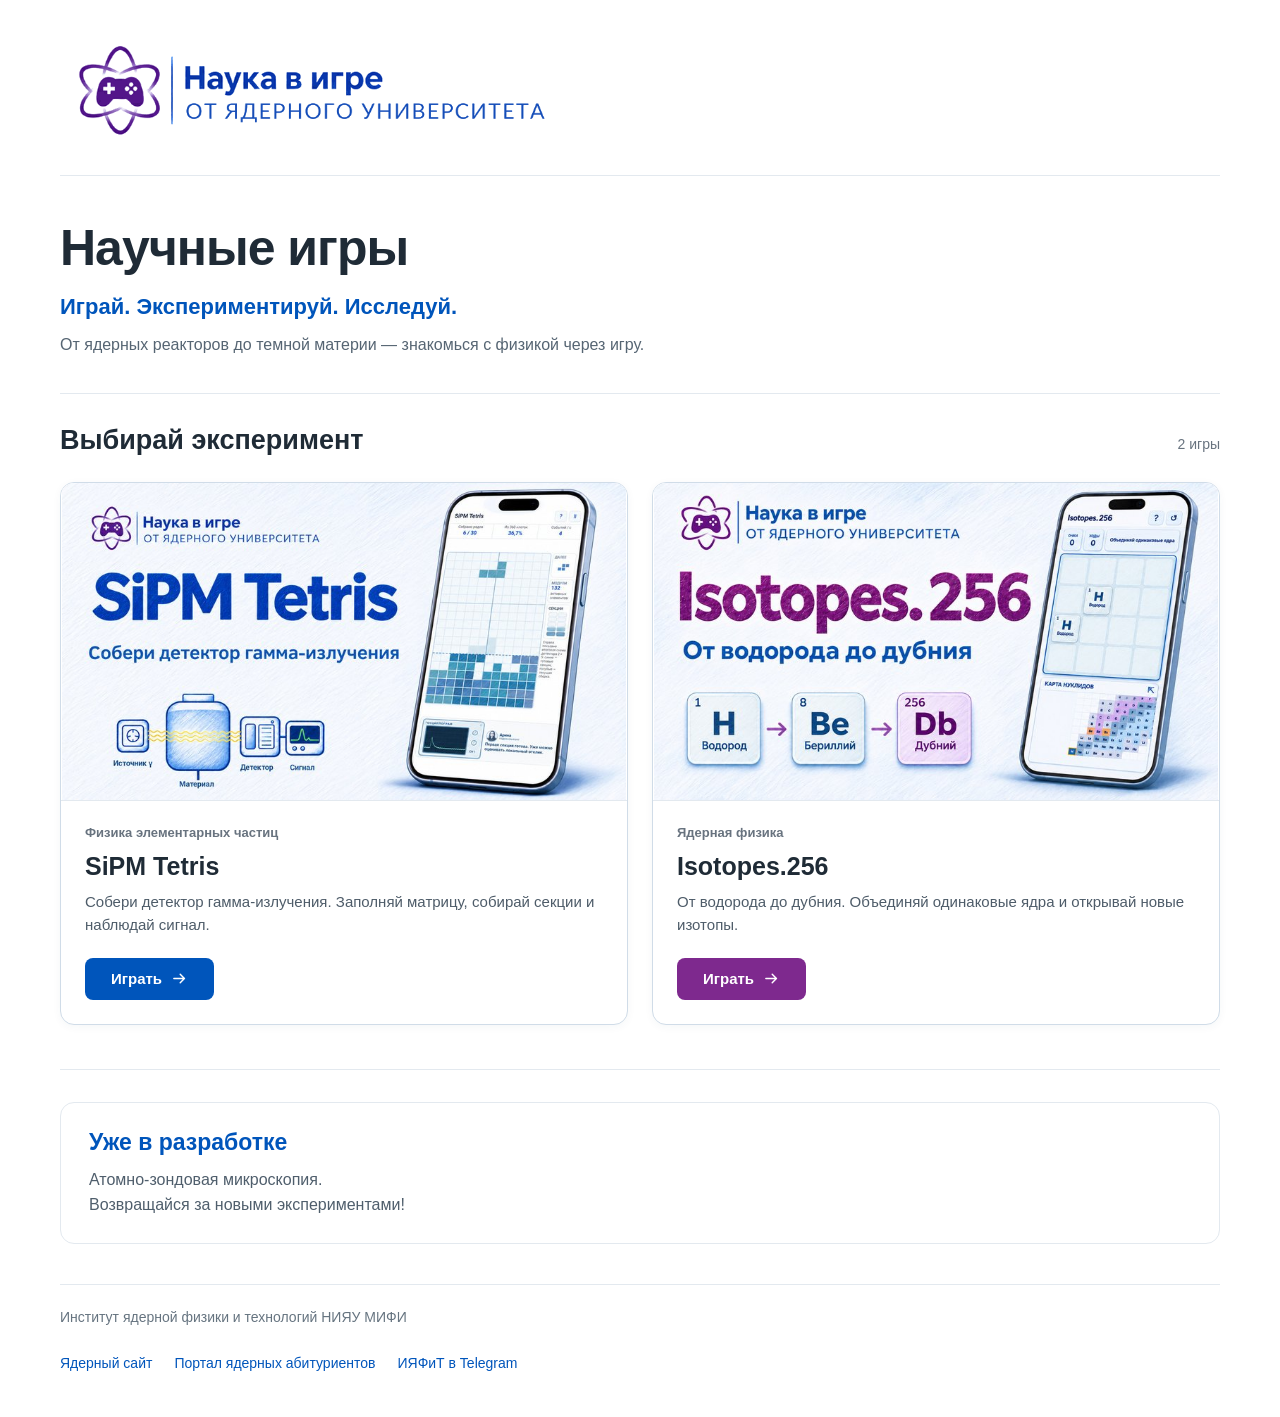
==== index.html @ d25acb19 "Polish catalog layout, optimize artwork and support mobile Telegram fullscreen" ====
<!doctype html>
<html lang="ru">
<head>
  <meta charset="utf-8">
  <meta name="viewport" content="width=device-width, initial-scale=1, viewport-fit=cover">
  <meta name="theme-color" content="#f7fbff">
  <meta name="color-scheme" content="light">
  <meta name="description" content="Научные игры: SiPM Tetris и Isotopes.256. Проект Института ядерной физики и технологий НИЯУ МИФИ.">
  <meta property="og:type" content="website">
  <meta property="og:title" content="Наука в игре — научные игры">
  <meta property="og:description" content="Собери детектор в SiPM Tetris или доберись до дубния в Isotopes.256. Игры ИЯФиТ НИЯУ МИФИ в Telegram.">
  <meta property="og:image" content="https://nuclear-games.pages.dev/assets/catalog-preview.jpg">
  <meta property="og:image:width" content="1200">
  <meta property="og:image:height" content="630">
  <meta property="og:url" content="https://nuclear-games.pages.dev/">
  <title>Научные игры — Наука в игре</title>
  <link rel="icon" href="assets/favicon.svg" type="image/svg+xml">
  <link rel="stylesheet" href="assets/styles.css?v=20261121c">

  <script defer src="https://telegram.org/js/telegram-web-app.js?65"></script>
  <script src="assets/app.js?v=20261121c" defer></script>
</head>
<body>
  <a class="skip-link" href="#games">Перейти к играм</a>
  <div class="site-shell">
    <header class="site-header" aria-label="Научные игры">
      <div class="brand">
        <img class="brand__logo" src="assets/series-logo.png" width="740" height="195" alt="Наука в игре — от ядерного университета">
      </div>
    </header>

    <main id="main">
      <section class="intro" aria-labelledby="page-title">
        <h1 id="page-title">Научные игры</h1>
        <p class="intro__subtitle">Играй. Экспериментируй. Исследуй.</p>
        <p class="intro__details">От ядерных реакторов до темной материи — знакомься с физикой через игру.</p>
      </section>

      <section id="games" class="games" aria-labelledby="games-title">
        <div class="section-title">
          <h2 id="games-title">Выбирай эксперимент</h2>
          <span class="section-title__counter">2 игры</span>
        </div>

        <div class="game-grid">
          <a class="game-card game-card--sipm" href="https://t.me/Nucleargames_bot/sipm_tetris" target="_blank" rel="noopener noreferrer" data-telegram-app aria-label="Играть в SiPM Tetris: собери детектор гамма-излучения">
            <div class="game-card__picture">
              <img src="assets/sipm-tetris.jpg" srcset="assets/sipm-tetris-800.jpg 800w, assets/sipm-tetris.jpg 1440w" sizes="(min-width: 1208px) 568px, (min-width: 848px) calc(50vw - 36px), calc(100vw - 40px)" width="1440" height="810" alt="Обложка SiPM Tetris: научная игра с детектором гамма-излучения, смартфон с игровым полем и схема регистрации сигнала" loading="eager" decoding="async">
            </div>
            <div class="game-card__content">
              <span class="game-card__eyebrow">Физика элементарных частиц</span>
              <h3>SiPM Tetris</h3>
              <p>Собери детектор гамма-излучения. Заполняй матрицу, собирай секции и наблюдай сигнал.</p>
              <span class="game-card__action"><span>Играть</span><svg viewBox="0 0 24 24" aria-hidden="true"><path d="M4 12h15m-6-6 6 6-6 6"/></svg></span>
            </div>
          </a>

          <a class="game-card game-card--isotopes" href="https://t.me/Nucleargames_bot/isotopes256" target="_blank" rel="noopener noreferrer" data-telegram-app aria-label="Играть в Isotopes.256: от водорода до дубния">
            <div class="game-card__picture">
              <img src="assets/isotopes-256.jpg" srcset="assets/isotopes-256-800.jpg 800w, assets/isotopes-256.jpg 1440w" sizes="(min-width: 1208px) 568px, (min-width: 848px) calc(50vw - 36px), calc(100vw - 40px)" width="1440" height="811" alt="Обложка Isotopes.256: смартфон с полем изотопов и карта нуклидов, плитки водорода, бериллия и дубния" loading="eager" decoding="async">
            </div>
            <div class="game-card__content">
              <span class="game-card__eyebrow">Ядерная физика</span>
              <h3>Isotopes.256</h3>
              <p>От водорода до дубния. Объединяй одинаковые ядра и открывай новые изотопы.</p>
              <span class="game-card__action"><span>Играть</span><svg viewBox="0 0 24 24" aria-hidden="true"><path d="M4 12h15m-6-6 6 6-6 6"/></svg></span>
            </div>
          </a>
        </div>
      </section>

      <hr class="section-rule" aria-hidden="true">
      <section class="coming-next" aria-labelledby="coming-title">
        <h2 id="coming-title">Уже в разработке</h2>
        <p>Атомно-зондовая микроскопия.<br>Возвращайся за новыми экспериментами!</p>
      </section>
    </main>

    <footer class="site-footer">
      <div class="site-footer__name">Институт ядерной физики и технологий НИЯУ МИФИ</div>
      <nav class="site-footer__links" aria-label="Полезные ссылки">
        <a href="https://inphe.mephi.ru/" target="_blank" rel="noopener noreferrer">Ядерный сайт</a>
        <a href="https://gonuclear.mephi.ru/" target="_blank" rel="noopener noreferrer">Портал ядерных абитуриентов</a>
        <a href="https://t.me/inphemephi" target="_blank" rel="noopener noreferrer">ИЯФиТ в Telegram</a>
      </nav>
    </footer>
  </div>
</body>
</html>
---- assets/styles.css ----
:root {
  --ink: #1f2b36;
  --muted: #68737f;
  --blue: #0055bb;
  --blue-hover: #003e8a;
  --line: #e3e9ef;
  --card-border: #d0dce8;
  --paper: #fff;
}
* { box-sizing: border-box; }
html { scroll-behavior: smooth; }
body {
  margin: 0;
  padding: var(--catalog-top, env(safe-area-inset-top, 0px)) var(--catalog-right, env(safe-area-inset-right, 0px)) var(--catalog-bottom, env(safe-area-inset-bottom, 0px)) var(--catalog-left, env(safe-area-inset-left, 0px));
  position: relative;
  background: #fff;
  color: var(--ink);
  font: 400 16px/1.55 Arial, "Helvetica Neue", Helvetica, sans-serif;
  -webkit-font-smoothing: antialiased;
}
a { color: var(--blue); }
.skip-link {
  position: absolute; z-index: 5; top: -100px; left: 16px;
  padding: 10px 16px; border-radius: 8px; background: #fff;
  border: 2px solid var(--blue);
}
.skip-link:focus { top: calc(var(--catalog-top, env(safe-area-inset-top, 0px)) + 8px); }
.site-shell {
  width: min(1160px, calc(100% - 48px));
  margin: 0 auto;
}
.site-header {
  display: flex; align-items: center;
  padding: 22px 0 19px;
  border-bottom: 1px solid var(--line);
}
.brand { width: min(510px, 100%); max-width: 100%; }
.brand__logo { display: block; width: 100%; height: auto; overflow: visible; }
.intro { padding: 43px 0 35px; }
h1, h2, h3, p { margin-top: 0; }
.intro h1 {
  font-size: clamp(34px, 4.4vw, 50px);
  font-weight: 700;
  letter-spacing: -.02em;
  line-height: 1.17;
  margin: 0 0 12px;
  color: var(--ink);
}
.intro__subtitle {
  margin: 0 0 9px;
  font-size: clamp(18px, 2.1vw, 22px);
  font-weight: 600;
  color: var(--blue);
}
.intro__details {
  margin: 0;
  max-width: 740px;
  color: #566573;
  font-size: 16px;
}
.games { border-top: 1px solid var(--line); padding: 30px 0 0; }
.section-title {
  display: flex; align-items: baseline; justify-content: space-between;
  gap: 12px; margin: 0 0 24px;
}
.section-title h2 {
  margin: 0;
  font-size: clamp(21px, 2.4vw, 27px);
  line-height: 1.25; font-weight: 700;
  color: var(--ink);
}
.section-title__counter {
  font-size: 14px; color: var(--muted); white-space: nowrap;
}
.game-grid {
  display: grid; grid-template-columns: repeat(auto-fit, minmax(min(100%, 388px), 1fr)); gap: 24px;
}
.game-card {
  min-width: 0; display: flex; flex-direction: column;
  overflow: hidden; background: #fff;
  border: 1px solid var(--card-border);
  border-radius: 14px;
  box-shadow: 0 2px 9px rgba(33, 64, 92, .045);
  text-decoration: none; color: inherit;
  transition: border-color .18s ease, box-shadow .18s ease, background-color .18s ease;
}
.game-card:hover, .game-card:focus-visible {
  border-color: #9fbfe2;
  box-shadow: 0 5px 19px rgba(34, 81, 133, .11);
}
.game-card:focus-visible {
  outline: 3px solid #8bbce9; outline-offset: 3px;
}
.game-card__picture {
  aspect-ratio: 1672/941;
  background: #fff;
  overflow: hidden;
  border-bottom: 1px solid var(--line);
}
.game-card__picture img {
  display: block; width: 100%; height: 100%; object-fit: contain;
}
.game-card__content {
  display: flex; align-items: flex-start; flex-direction: column;
  flex: 1; padding: 22px 24px 24px;
}
.game-card__eyebrow {
  color: var(--muted); font-size: 13px; font-weight: 600;
}
.game-card__content h3 {
  margin: 8px 0 9px; color: var(--ink);
  font-size: 25px; font-weight: 700;
  line-height: 1.2;
}
.game-card:hover .game-card__content h3,
.game-card:focus-visible .game-card__content h3 { color: var(--blue); }
.game-card__content p {
  color: #4e5c69; font-size: 15px; line-height: 1.55;
  flex: 1; margin: 0 0 21px;
}
.game-card__action {
  display: inline-flex; justify-content: center; align-items: center;
  gap: 9px; min-width: 129px; min-height: 42px;
  padding: 9px 18px; background: var(--blue); color: #fff;
  border-radius: 8px; font-size: 15px; font-weight: 600;
}
.game-card:hover .game-card__action,
.game-card:focus-visible .game-card__action { background: var(--blue-hover); }
/* Цвет кнопки соответствует фирменному цвету каждой обложки */
.game-card--isotopes .game-card__action { background: #7e298e; }
.game-card--isotopes:hover .game-card__action,
.game-card--isotopes:focus-visible .game-card__action { background: #642073; }
.game-card__action svg {
  width: 17px; height: 17px; fill: none;
  stroke: currentColor; stroke-width: 2;
  stroke-linecap: round; stroke-linejoin: round;
}
.section-rule { height: 0; border: 0; border-top: 1px solid var(--line); margin: 44px 0 0; }
.coming-next {
  margin: 32px 0 40px; padding: 25px 28px;
  background: #fff;
  border: 1px solid var(--line);
  border-radius: 14px;
}
.coming-next h2 {
  margin: 0 0 9px; font-size: 23px; font-weight: 700;
  line-height: 1.3; color: var(--blue);
}
.coming-next p { margin: 0; color: #4f5e6c; font-size: 16px; line-height: 1.6; }
.site-footer {
  display: flex; flex-direction: column; align-items: flex-start;
  gap: 13px; border-top: 1px solid var(--line);
  padding: 22px 0 32px;
}
.site-footer__name { font-size: 14px; color: #667480; }
.site-footer__links {
  display: flex; flex-wrap: wrap; column-gap: 22px; row-gap: 8px;
}
.site-footer__links a {
  display: inline-flex; align-items: center; min-height: 44px;
  color: var(--blue); font-size: 14px; text-decoration: none;
}
.site-footer__links a:hover, .site-footer__links a:focus-visible {
  text-decoration: underline; color: var(--blue-hover);
}
@media(max-width: 750px) {
  .site-shell { width: calc(100% - 40px); }
  .site-header { padding: 16px 0; }
  .brand { width: min(430px, 100%); }
  .intro { padding: 31px 0 28px; }
  .intro h1 { font-size: clamp(31px, 8vw, 40px); }
  .intro__subtitle { font-size: 18px; }
  .intro__details { font-size: 14px; }
  .games { padding-top: 24px; }
  .section-title h2 { font-size: 21px; }
  .game-grid { gap: 24px; }
  .game-card { border-radius: 12px; }
  .game-card__content { padding: 19px 19px 21px; }
  .game-card__content h3 { font-size: 23px; }
  .game-card__content p { font-size: 14px; margin-bottom: 17px; }
  .section-rule { margin-top: 32px; }
  .coming-next { margin: 24px 0 32px; padding: 20px; border-radius: 12px; }
  .coming-next h2 { font-size: 20px; }
  .coming-next p { font-size: 14px; }
  .site-footer { padding: 20px 0 30px; }
}
@media(max-width: 370px) {
  .site-shell { width: calc(100% - 26px); }
  .section-title h2 { font-size: 19px; }
  .section-title__counter { font-size: 12px; }
}
@media(prefers-reduced-motion: reduce) {
  html { scroll-behavior: auto; }
  .game-card { transition: none; }
}
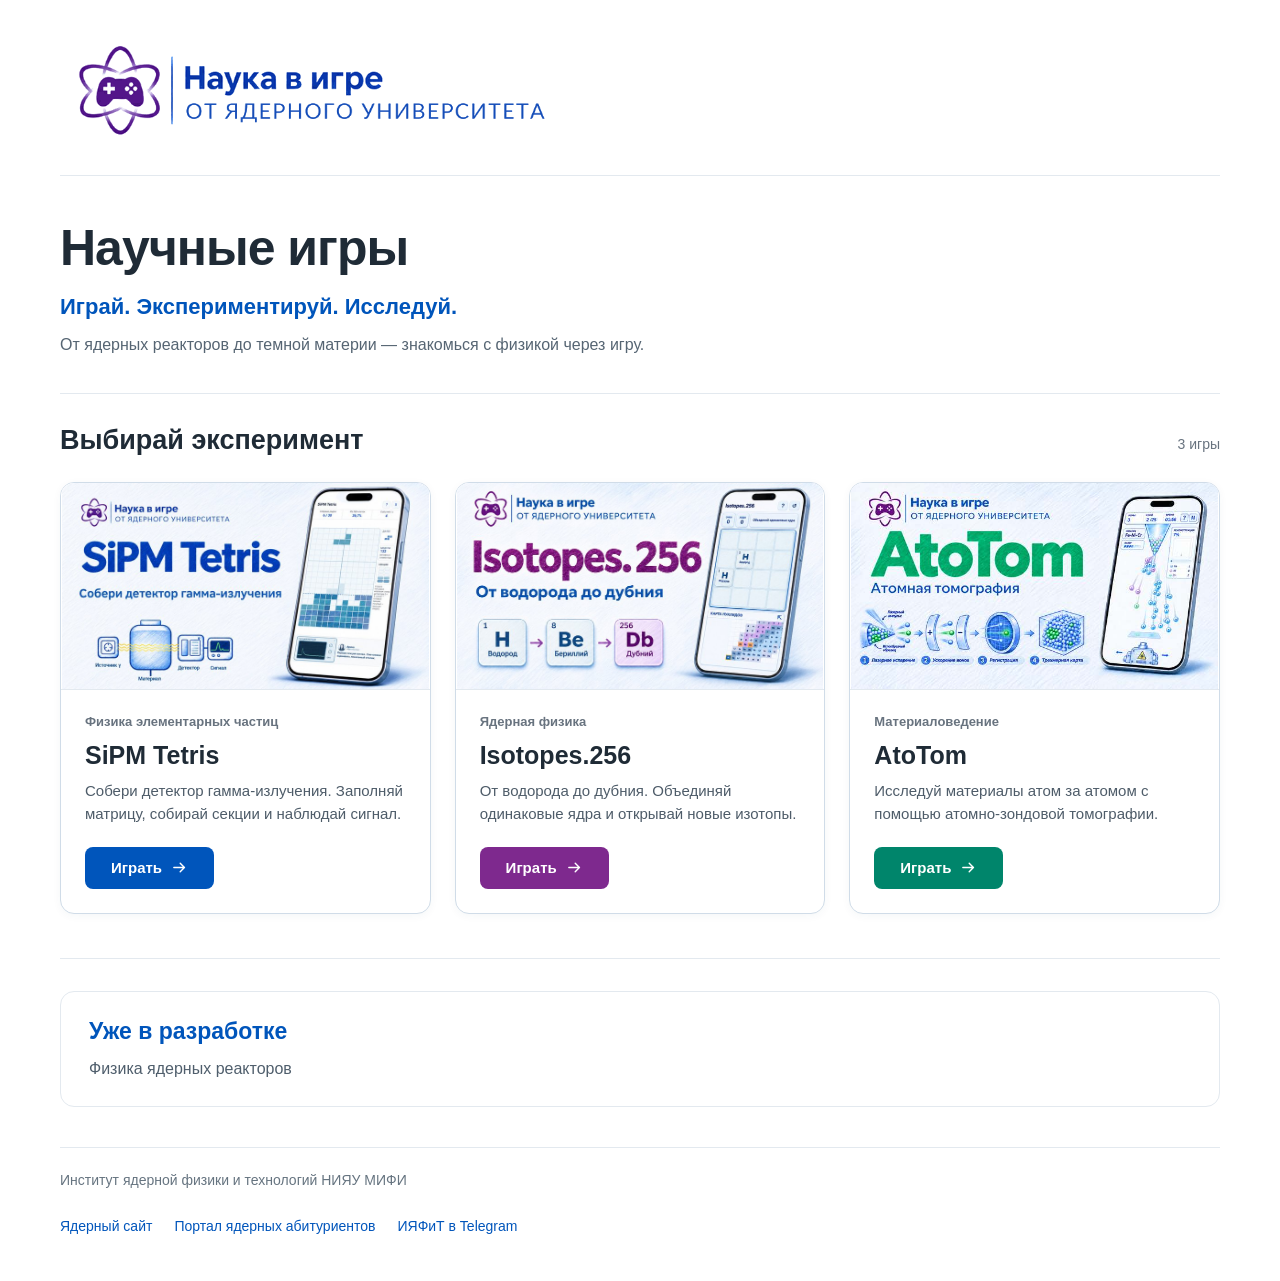
==== commit 262f5dbe: "Add AtoTom to science games catalog; next up nuclear reactor physics" ====
--- a/index.html
+++ b/index.html
@@ -5,22 +5,23 @@
   <meta name="viewport" content="width=device-width, initial-scale=1, viewport-fit=cover">
   <meta name="theme-color" content="#f7fbff">
   <meta name="color-scheme" content="light">
-  <meta name="description" content="Научные игры: SiPM Tetris и Isotopes.256. Проект Института ядерной физики и технологий НИЯУ МИФИ.">
+  <meta name="description" content="Научные игры: SiPM Tetris, Isotopes.256 и AtoTom. Проект Института ядерной физики и технологий НИЯУ МИФИ.">
   <meta property="og:type" content="website">
   <meta property="og:title" content="Наука в игре — научные игры">
-  <meta property="og:description" content="Собери детектор в SiPM Tetris или доберись до дубния в Isotopes.256. Игры ИЯФиТ НИЯУ МИФИ в Telegram.">
+  <meta property="og:description" content="Собери детектор, открой новые изотопы и исследуй материалы атом за атомом. Три научные игры ИЯФиТ НИЯУ МИФИ в Telegram.">
   <meta property="og:image" content="https://nuclear-games.pages.dev/assets/catalog-preview.jpg">
   <meta property="og:image:width" content="1200">
   <meta property="og:image:height" content="630">
   <meta property="og:url" content="https://nuclear-games.pages.dev/">
   <title>Научные игры — Наука в игре</title>
   <link rel="icon" href="assets/favicon.svg" type="image/svg+xml">
-  <link rel="stylesheet" href="assets/styles.css?v=20261121c">
+  <link rel="stylesheet" href="assets/styles.css?v=20261121atotom1">
 
   <script defer src="https://telegram.org/js/telegram-web-app.js?65"></script>
-  <script src="assets/app.js?v=20261121c" defer></script>
+  <script src="assets/app.js?v=20261121d" defer></script>
 </head>
 <body>
+  <div class="catalog-viewport">
   <a class="skip-link" href="#games">Перейти к играм</a>
   <div class="site-shell">
     <header class="site-header" aria-label="Научные игры">
@@ -39,7 +40,7 @@
       <section id="games" class="games" aria-labelledby="games-title">
         <div class="section-title">
           <h2 id="games-title">Выбирай эксперимент</h2>
-          <span class="section-title__counter">2 игры</span>
+          <span class="section-title__counter">3 игры</span>
         </div>
 
         <div class="game-grid">
@@ -66,13 +67,25 @@
               <span class="game-card__action"><span>Играть</span><svg viewBox="0 0 24 24" aria-hidden="true"><path d="M4 12h15m-6-6 6 6-6 6"/></svg></span>
             </div>
           </a>
+
+          <a class="game-card game-card--atotom" href="https://t.me/Nucleargames_bot/atotom" target="_blank" rel="noopener noreferrer" data-telegram-app aria-label="Играть в AtoTom: атомная томография">
+            <div class="game-card__picture">
+              <img src="assets/atotom.jpg" width="640" height="360" alt="Обложка AtoTom: зеленое название, схема атомно-зондовой томографии и игровой экран смартфона" loading="lazy" decoding="async">
+            </div>
+            <div class="game-card__content">
+              <span class="game-card__eyebrow">Материаловедение</span>
+              <h3>AtoTom</h3>
+              <p>Исследуй материалы атом за атомом с помощью атомно-зондовой томографии.</p>
+              <span class="game-card__action"><span>Играть</span><svg viewBox="0 0 24 24" aria-hidden="true"><path d="M4 12h15m-6-6 6 6-6 6"/></svg></span>
+            </div>
+          </a>
         </div>
       </section>
 
       <hr class="section-rule" aria-hidden="true">
       <section class="coming-next" aria-labelledby="coming-title">
         <h2 id="coming-title">Уже в разработке</h2>
-        <p>Атомно-зондовая микроскопия.<br>Возвращайся за новыми экспериментами!</p>
+        <p>Физика ядерных реакторов</p>
       </section>
     </main>
 
@@ -85,5 +98,6 @@
       </nav>
     </footer>
   </div>
+  </div>
 </body>
 </html>
--- a/assets/styles.css
+++ b/assets/styles.css
@@ -25,6 +25,18 @@
   border: 2px solid var(--blue);
 }
 .skip-link:focus { top: calc(var(--catalog-top, env(safe-area-inset-top, 0px)) + 8px); }
+/* In mobile fullscreen only the catalog scrolls, below Telegram's native controls. */
+html[data-mobile-fullscreen],
+html[data-mobile-fullscreen] body { overflow: hidden; background: var(--blue); }
+html[data-mobile-fullscreen] .catalog-viewport {
+  position: fixed;
+  inset: var(--catalog-top) 0 0;
+  overflow: auto;
+  overscroll-behavior-y: contain;
+  background: var(--paper);
+  padding: 0 var(--catalog-right) var(--catalog-bottom) var(--catalog-left);
+}
+html[data-mobile-fullscreen] .skip-link:focus { top: 8px; }
 .site-shell {
   width: min(1160px, calc(100% - 48px));
   margin: 0 auto;
@@ -73,7 +85,7 @@
   font-size: 14px; color: var(--muted); white-space: nowrap;
 }
 .game-grid {
-  display: grid; grid-template-columns: repeat(auto-fit, minmax(min(100%, 388px), 1fr)); gap: 24px;
+  display: grid; grid-template-columns: repeat(auto-fit, minmax(min(100%, 310px), 1fr)); gap: 24px;
 }
 .game-card {
   min-width: 0; display: flex; flex-direction: column;
@@ -130,6 +142,9 @@
 .game-card--isotopes .game-card__action { background: #7e298e; }
 .game-card--isotopes:hover .game-card__action,
 .game-card--isotopes:focus-visible .game-card__action { background: #642073; }
+.game-card--atotom .game-card__action { background: #00856b; }
+.game-card--atotom:hover .game-card__action,
+.game-card--atotom:focus-visible .game-card__action { background: #006b55; }
 .game-card__action svg {
   width: 17px; height: 17px; fill: none;
   stroke: currentColor; stroke-width: 2;
@@ -170,19 +185,23 @@
   .intro { padding: 31px 0 28px; }
   .intro h1 { font-size: clamp(31px, 8vw, 40px); }
   .intro__subtitle { font-size: 18px; }
-  .intro__details { font-size: 14px; }
   .games { padding-top: 24px; }
   .section-title h2 { font-size: 21px; }
-  .game-grid { gap: 24px; }
+  .game-grid { grid-template-columns: minmax(0, 1fr); gap: 24px; }
   .game-card { border-radius: 12px; }
   .game-card__content { padding: 19px 19px 21px; }
   .game-card__content h3 { font-size: 23px; }
-  .game-card__content p { font-size: 14px; margin-bottom: 17px; }
-  .section-rule { margin-top: 32px; }
-  .coming-next { margin: 24px 0 32px; padding: 20px; border-radius: 12px; }
+  .game-card__content p { margin-bottom: 17px; }
+  .section-rule { margin-top: 14px; }
+  .coming-next { margin: 14px 0 20px; padding: 16px; border-radius: 12px; }
   .coming-next h2 { font-size: 20px; }
-  .coming-next p { font-size: 14px; }
-  .site-footer { padding: 20px 0 30px; }
+  .intro__details,
+  .game-card__content p,
+  .coming-next p { font-size: 13px; line-height: 1.45; -webkit-text-size-adjust: 100%; text-size-adjust: 100%; }
+  .site-footer { gap: 5px; padding: 15px 0 18px; }
+  .site-footer__links { column-gap: 18px; row-gap: 0; }
+  .site-footer__links a { min-height: 34px; }
+  .coming-next h2 { margin-bottom: 6px; }
 }
 @media(max-width: 370px) {
   .site-shell { width: calc(100% - 26px); }
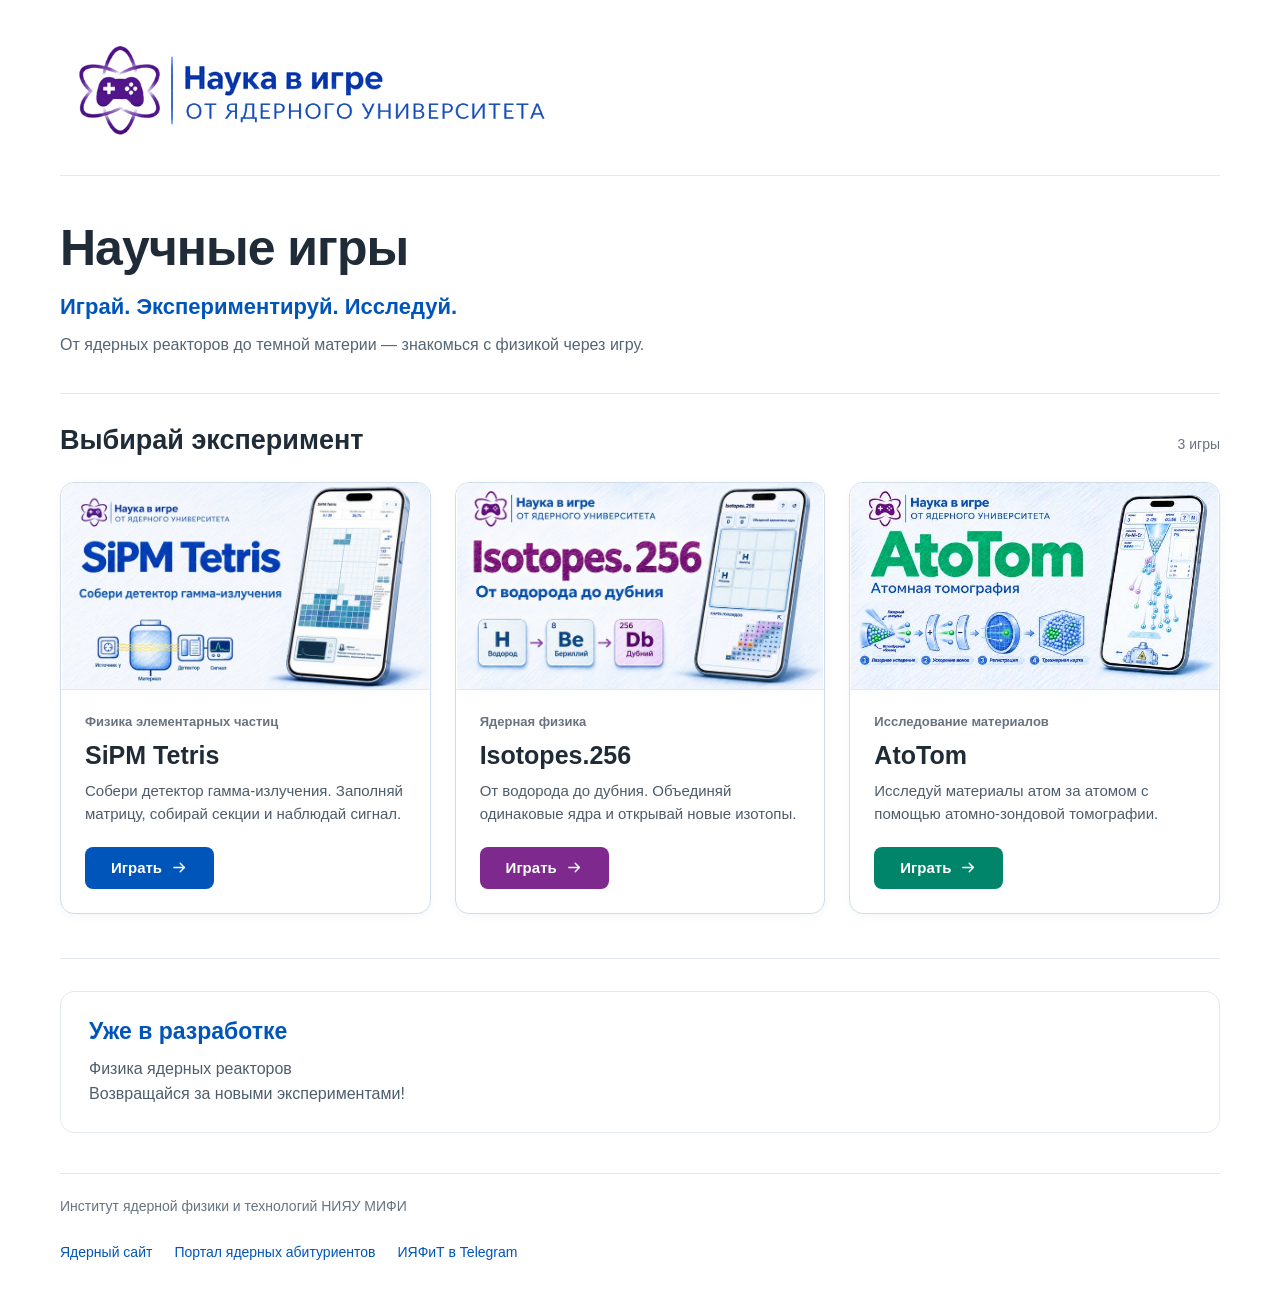
==== commit 1bae601a: "Restore upcoming-games invitation and rename AtoTom category" ====
--- a/index.html
+++ b/index.html
@@ -73,7 +73,7 @@
               <img src="assets/atotom.jpg" width="640" height="360" alt="Обложка AtoTom: зеленое название, схема атомно-зондовой томографии и игровой экран смартфона" loading="lazy" decoding="async">
             </div>
             <div class="game-card__content">
-              <span class="game-card__eyebrow">Материаловедение</span>
+              <span class="game-card__eyebrow">Исследование материалов</span>
               <h3>AtoTom</h3>
               <p>Исследуй материалы атом за атомом с помощью атомно-зондовой томографии.</p>
               <span class="game-card__action"><span>Играть</span><svg viewBox="0 0 24 24" aria-hidden="true"><path d="M4 12h15m-6-6 6 6-6 6"/></svg></span>
@@ -85,7 +85,7 @@
       <hr class="section-rule" aria-hidden="true">
       <section class="coming-next" aria-labelledby="coming-title">
         <h2 id="coming-title">Уже в разработке</h2>
-        <p>Физика ядерных реакторов</p>
+        <p>Физика ядерных реакторов<br>Возвращайся за новыми экспериментами!</p>
       </section>
     </main>
 
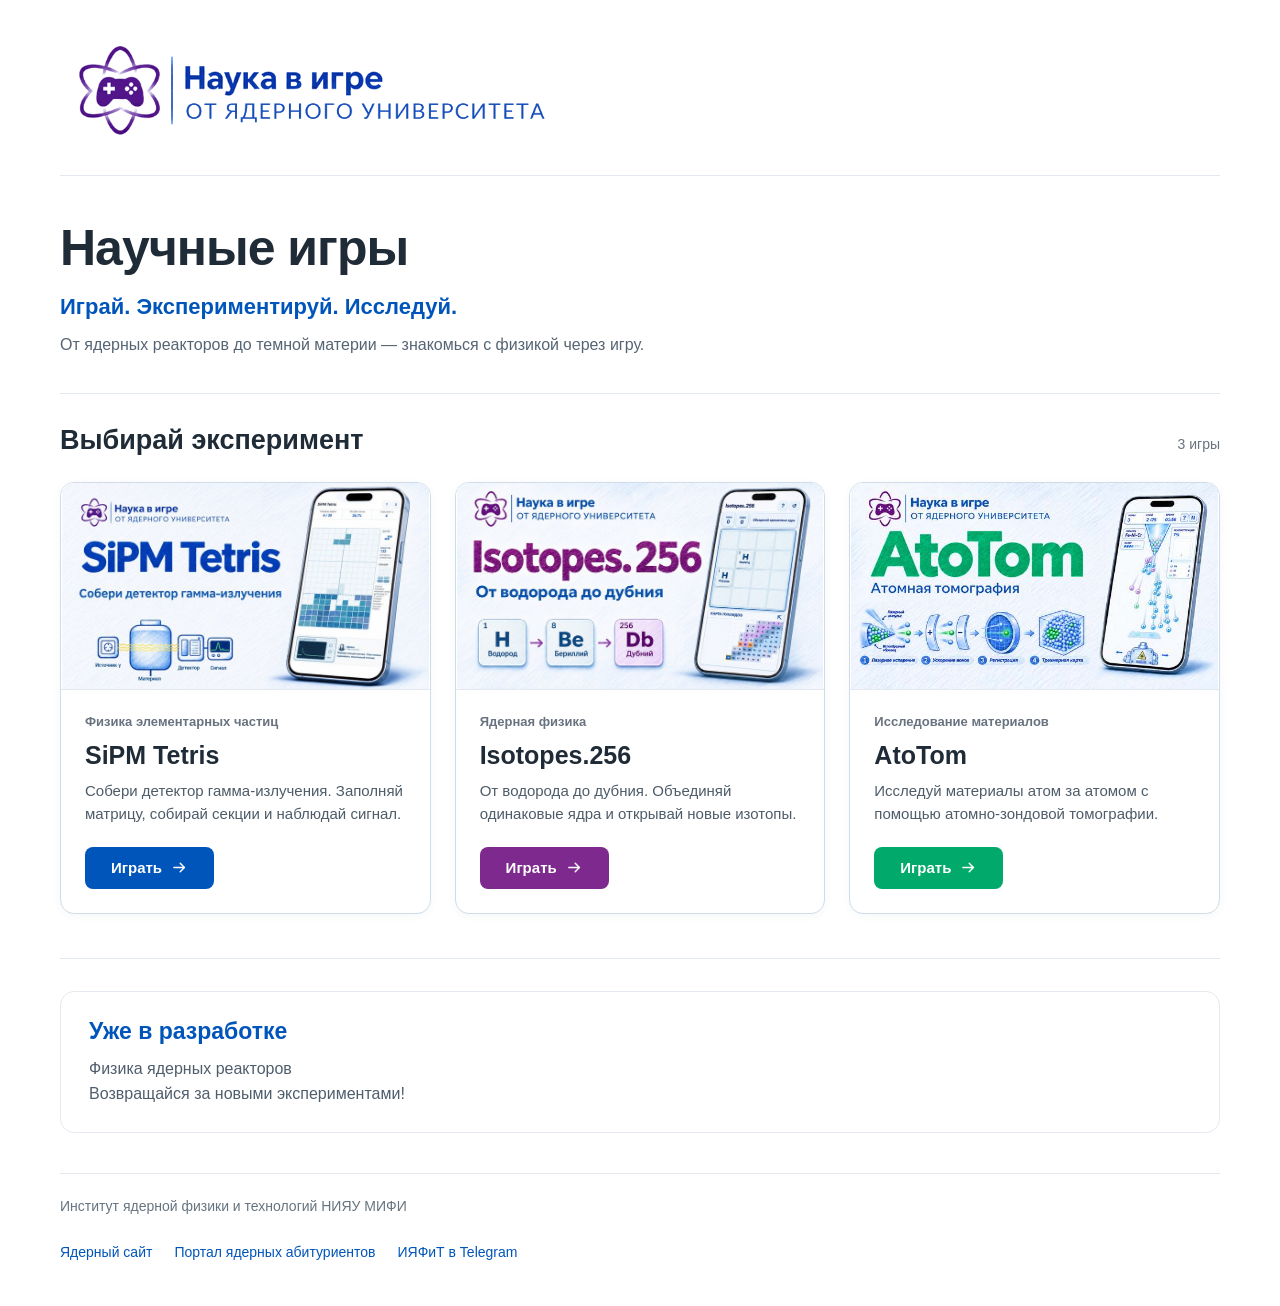
==== commit 2aeb331c: "Match AtoTom play button to exact approved logo green" ====
--- a/index.html
+++ b/index.html
@@ -15,7 +15,7 @@
   <meta property="og:url" content="https://nuclear-games.pages.dev/">
   <title>Научные игры — Наука в игре</title>
   <link rel="icon" href="assets/favicon.svg" type="image/svg+xml">
-  <link rel="stylesheet" href="assets/styles.css?v=20261121atotom1">
+  <link rel="stylesheet" href="assets/styles.css?v=20261121atotom2">
 
   <script defer src="https://telegram.org/js/telegram-web-app.js?65"></script>
   <script src="assets/app.js?v=20261121d" defer></script>
--- a/assets/styles.css
+++ b/assets/styles.css
@@ -142,9 +142,9 @@
 .game-card--isotopes .game-card__action { background: #7e298e; }
 .game-card--isotopes:hover .game-card__action,
 .game-card--isotopes:focus-visible .game-card__action { background: #642073; }
-.game-card--atotom .game-card__action { background: #00856b; }
+.game-card--atotom .game-card__action { background: #01a96b; }
 .game-card--atotom:hover .game-card__action,
-.game-card--atotom:focus-visible .game-card__action { background: #006b55; }
+.game-card--atotom:focus-visible .game-card__action { background: #008759; }
 .game-card__action svg {
   width: 17px; height: 17px; fill: none;
   stroke: currentColor; stroke-width: 2;
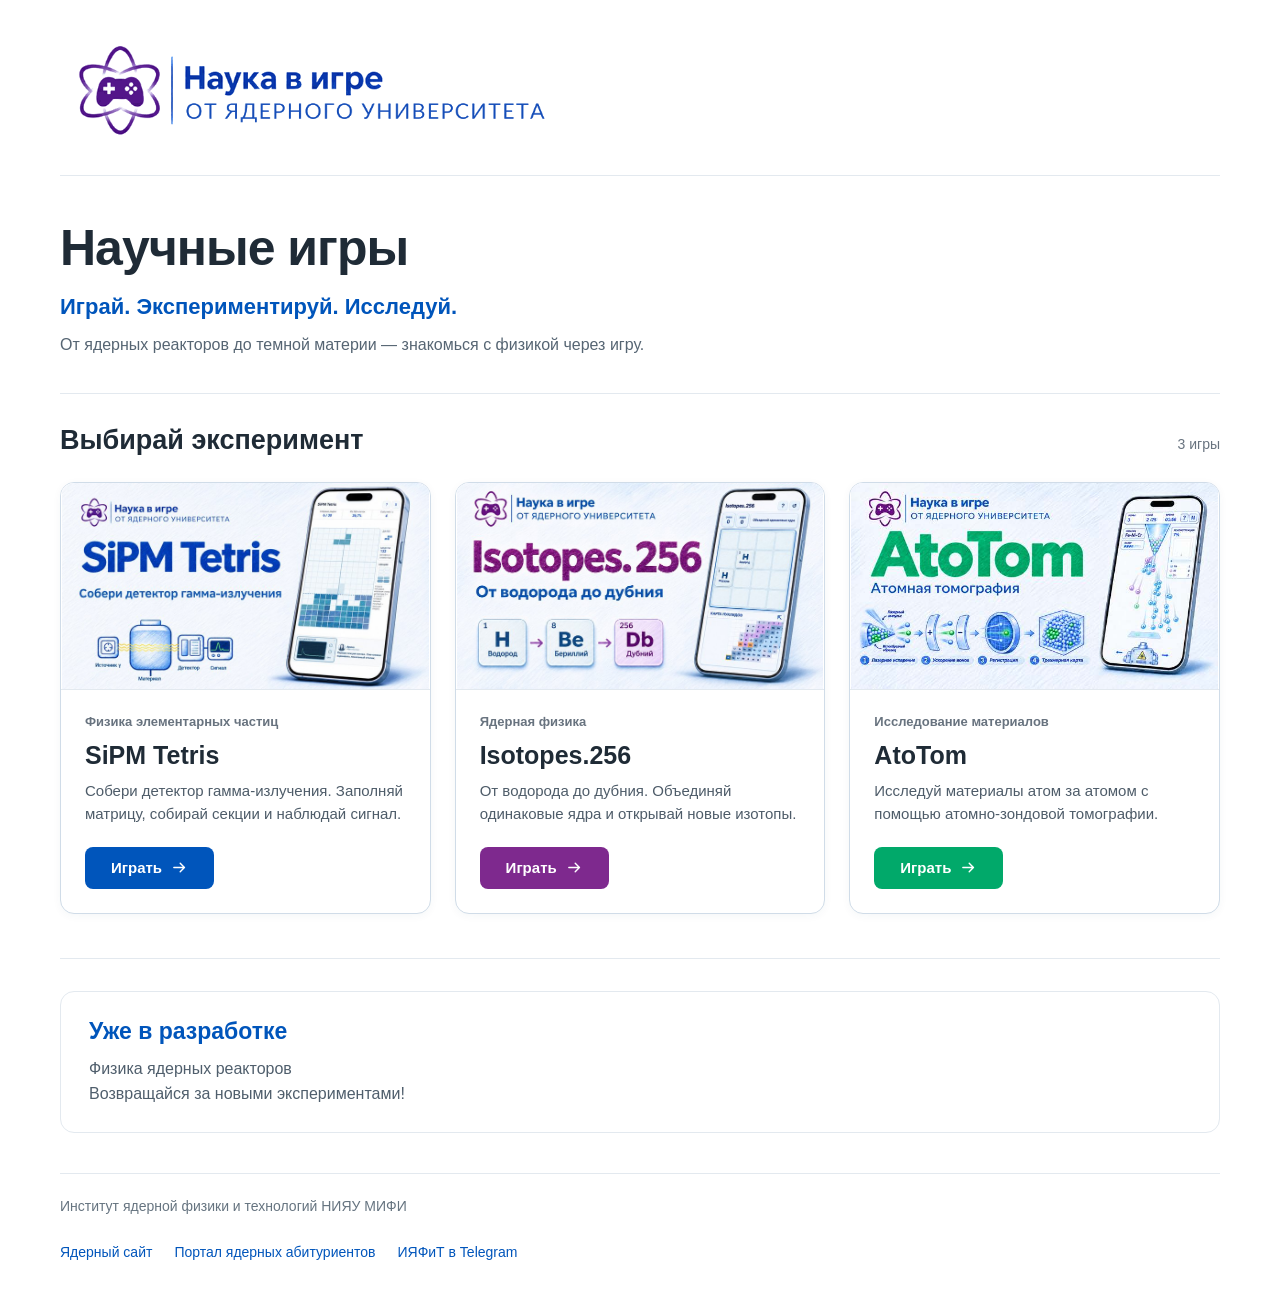
==== commit cc9d9161: "Match AtoTom play button to logo green even during iOS hover" ====
--- a/index.html
+++ b/index.html
@@ -15,7 +15,7 @@
   <meta property="og:url" content="https://nuclear-games.pages.dev/">
   <title>Научные игры — Наука в игре</title>
   <link rel="icon" href="assets/favicon.svg" type="image/svg+xml">
-  <link rel="stylesheet" href="assets/styles.css?v=20261121atotom2">
+  <link rel="stylesheet" href="assets/styles.css?v=atotom-green-20261121">
 
   <script defer src="https://telegram.org/js/telegram-web-app.js?65"></script>
   <script src="assets/app.js?v=20261121d" defer></script>
--- a/assets/styles.css
+++ b/assets/styles.css
@@ -142,9 +142,12 @@
 .game-card--isotopes .game-card__action { background: #7e298e; }
 .game-card--isotopes:hover .game-card__action,
 .game-card--isotopes:focus-visible .game-card__action { background: #642073; }
-.game-card--atotom .game-card__action { background: #01a96b; }
+/* Точный основной зеленый из букв AtoTom на утвержденной обложке.
+   Сохраняем оттенок при hover/focus: мобильный Safari может удерживать hover после касания. */
+.game-card--atotom .game-card__action,
 .game-card--atotom:hover .game-card__action,
-.game-card--atotom:focus-visible .game-card__action { background: #008759; }
+.game-card--atotom:focus-visible .game-card__action,
+.game-card--atotom:active .game-card__action { background: #01a96a; }
 .game-card__action svg {
   width: 17px; height: 17px; fill: none;
   stroke: currentColor; stroke-width: 2;
